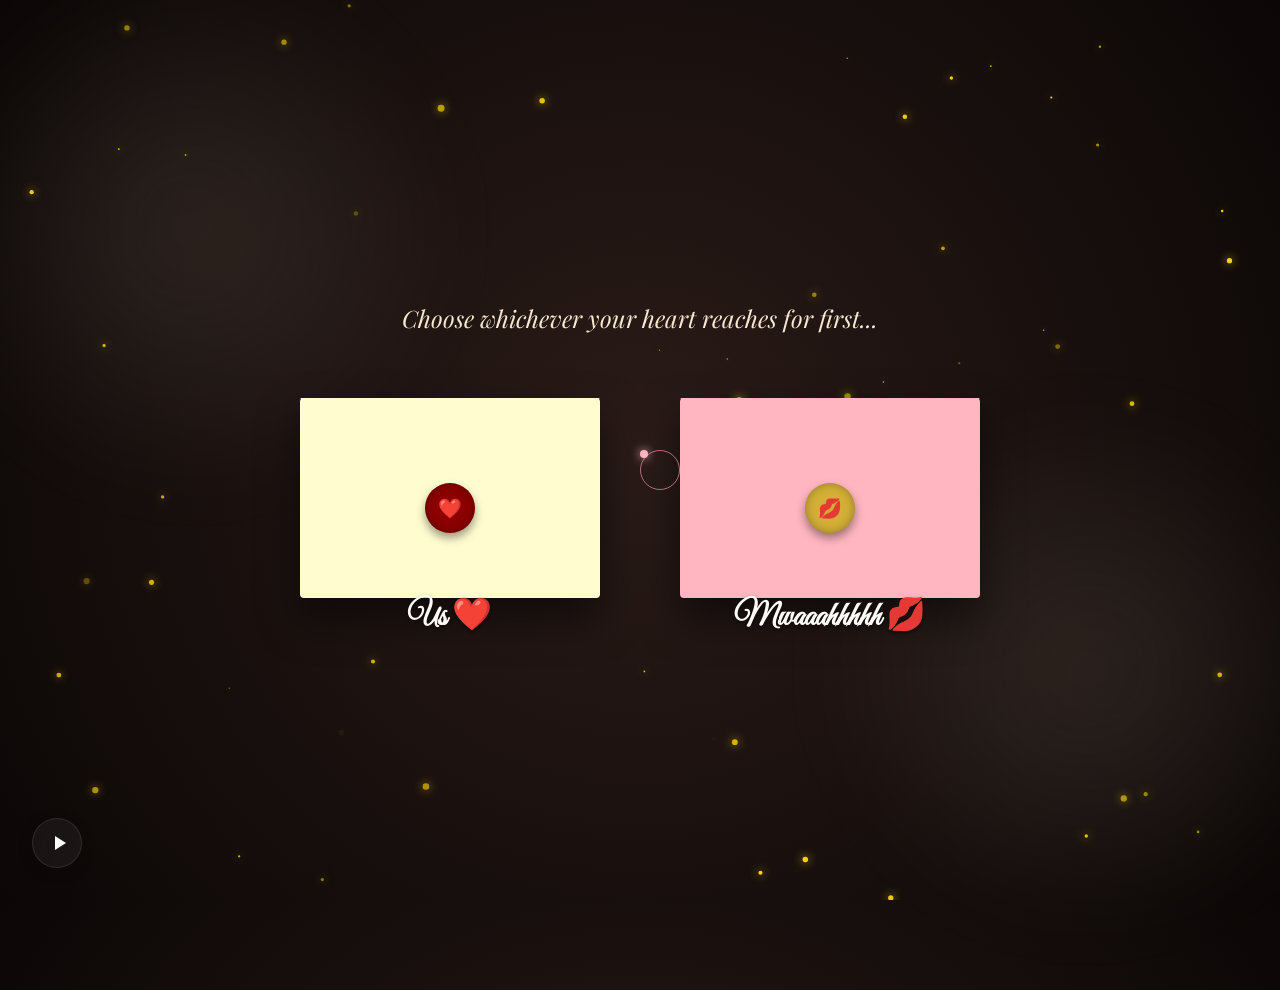
==== page2.html @ f4934e1c "Add files via upload" ====
<!DOCTYPE html>
<html lang="en">
<head>
    <meta charset="UTF-8">
    <meta name="viewport" content="width=device-width, initial-scale=1.0">
    <title>Our Journey ❤️</title>
    <link rel="stylesheet" href="style.css">
    <link href="https://fonts.googleapis.com/css2?family=Great+Vibes&family=Montserrat:wght@300;400;600&family=Playfair+Display:ital,wght@0,400;0,600;1,400&display=swap" rel="stylesheet">
</head>
<body id="page2">
    <div id="transition-overlay" class="active"></div>

    <div class="custom-cursor"></div>
    <div class="custom-cursor-follower"></div>

    <canvas id="particle-canvas"></canvas>
    
    <div class="room-atmosphere">
        <div class="warm-glow left"></div>
        <div class="warm-glow right"></div>
    </div>

    <main class="room-container">
        <p class="instruction-text fade-in-up">Choose whichever your heart reaches for first...</p>
        
        <div class="envelopes-wrapper fade-in-up delay-1">
            <!-- Envelope 1 -->
            <div class="envelope-container interactive" id="env-us">
                <div class="envelope cream">
                    <div class="env-flap"></div>
                    <div class="env-body"></div>
                    <div class="wax-seal heart-seal">❤️</div>
                    <h2 class="env-title">Us ❤️</h2>
                </div>
            </div>

            <!-- Envelope 2 -->
            <div class="envelope-container interactive" id="env-letter">
                <div class="envelope pink">
                    <div class="env-flap"></div>
                    <div class="env-body"></div>
                    <div class="wax-seal gold-seal">💋</div>
                    <h2 class="env-title">Mwaaahhhhh 💋</h2>
                </div>
            </div>
        </div>

        <button id="btn-continue" class="premium-btn continue-btn interactive hidden">
            Continue Our Journey ❤️
            <div class="btn-glow"></div>
        </button>
    </main>

    <!-- Polaroid Modal -->
    <div class="modal glass-modal" id="polaroid-modal">
        <button class="close-modal interactive">✕</button>
        <div class="polaroid-gallery">
            <button class="nav-btn prev-btn interactive">‹</button>
            <div class="polaroid-card">
                <div class="polaroid-image-container">
                    <img id="polaroid-img" src="images/photo1.jpg" alt="Us">
                </div>
                <div class="polaroid-caption" id="polaroid-caption">Loading memories...</div>
            </div>
            <button class="nav-btn next-btn interactive">›</button>
        </div>
        <div class="gallery-progress" id="gallery-progress">1 / 10</div>
        <p class="gallery-end-text" id="gallery-end-text">Every picture reminds me how lucky I feel.</p>
    </div>

    <!-- Letter Modal -->
    <div class="modal glass-modal" id="letter-modal">
        <button class="close-modal interactive">✕</button>
        <div class="letter-paper">
            <div id="typewriter-content"></div>
            <span class="typewriter-cursor">|</span>
            <div class="letter-signature fade-in hidden">With all my love ❤️</div>
        </div>
    </div>

    <!-- Global Music Player -->
    <div class="music-player interactive" id="music-player">
        <audio id="bg-music" loop preload="auto">
            <source src="music/love.mp3" type="audio/mpeg">
        </audio>
        <div class="player-controls">
            <button id="play-pause-btn" class="ctrl-btn">
                <svg id="icon-play" viewBox="0 0 24 24" width="24" height="24" fill="currentColor"><path d="M8 5v14l11-7z"/></svg>
                <svg id="icon-pause" viewBox="0 0 24 24" width="24" height="24" fill="currentColor" style="display:none;"><path d="M6 19h4V5H6v14zm8-14v14h4V5h-4z"/></svg>
            </button>
            <div class="volume-container">
                <input type="range" id="volume-slider" min="0" max="1" step="0.01" value="0.5">
            </div>
        </div>
    </div>

    <script src="script.js"></script>
</body>
</html>
---- style.css ----
/* ==========================================================================
   PREMIUM ROMANTIC VARIABLES & SETUP
   ========================================================================== */
:root {
    --midnight-blue: #0B0C10;
    --deep-purple: #1F1235;
    --blush-pink: #FFB6C1;
    --rose-gold: #B76E79;
    --champagne: #F7E7CE;
    --warm-white: #FDFBF7;
    --cream: #FFFDD0;
    
    --font-heading: 'Playfair Display', serif;
    --font-handwriting: 'Great Vibes', cursive;
    --font-ui: 'Montserrat', sans-serif;
    
    --glass-bg: rgba(255, 255, 255, 0.05);
    --glass-border: rgba(255, 255, 255, 0.1);
    --shadow-premium: 0 20px 40px rgba(0, 0, 0, 0.4);
}

* {
    margin: 0;
    padding: 0;
    box-sizing: border-box;
    cursor: none; /* Custom cursor */
}

body {
    font-family: var(--font-ui);
    background-color: var(--midnight-blue);
    color: var(--warm-white);
    overflow: hidden;
    height: 100vh;
    width: 100vw;
}

/* ==========================================================================
   CUSTOM CURSOR
   ========================================================================== */
.custom-cursor {
    position: fixed;
    width: 8px;
    height: 8px;
    background-color: var(--blush-pink);
    border-radius: 50%;
    pointer-events: none;
    z-index: 10000;
    transform: translate(-50%, -50%);
    transition: width 0.3s, height 0.3s, background-color 0.3s;
    box-shadow: 0 0 10px var(--blush-pink);
}

.custom-cursor-follower {
    position: fixed;
    width: 40px;
    height: 40px;
    border: 1px solid var(--rose-gold);
    border-radius: 50%;
    pointer-events: none;
    z-index: 9999;
    transform: translate(-50%, -50%);
    transition: transform 0.1s ease-out, width 0.3s, height 0.3s, background-color 0.3s;
}

.custom-cursor.hover {
    width: 15px;
    height: 15px;
    background-color: var(--champagne);
    box-shadow: 0 0 20px var(--champagne);
}

.custom-cursor-follower.hover {
    width: 60px;
    height: 60px;
    background-color: rgba(247, 231, 206, 0.1);
    border-color: transparent;
}

/* ==========================================================================
   GLOBAL UTILITIES & ANIMATIONS
   ========================================================================== */
#particle-canvas {
    position: absolute;
    top: 0;
    left: 0;
    width: 100%;
    height: 100%;
    z-index: 1;
    pointer-events: none;
}

#transition-overlay {
    position: fixed;
    inset: 0;
    background: var(--midnight-blue);
    z-index: 99999;
    pointer-events: none;
    opacity: 0;
    transition: opacity 1.5s cubic-bezier(0.4, 0, 0.2, 1);
}

#transition-overlay.active {
    opacity: 1;
    pointer-events: all;
}

#transition-overlay.flash {
    background: var(--warm-white);
    opacity: 1;
    transition: opacity 2s ease-in-out;
}

.fade-in-up {
    opacity: 0;
    transform: translateY(30px);
    animation: fadeInUp 1.5s cubic-bezier(0.16, 1, 0.3, 1) forwards;
}

.delay-1 { animation-delay: 0.8s; }
.delay-2 { animation-delay: 1.6s; }

@keyframes fadeInUp {
    to { opacity: 1; transform: translateY(0); }
}

@keyframes heartbeat {
    0%, 100% { transform: scale(1); }
    15% { transform: scale(1.15); }
    30% { transform: scale(1); }
    45% { transform: scale(1.15); }
}

.heartbeat {
    display: inline-block;
    animation: heartbeat 2s infinite ease-in-out;
}

/* ==========================================================================
   PAGE 1: WELCOME
   ========================================================================== */
#page1 {
    background: radial-gradient(circle at center, var(--deep-purple) 0%, var(--midnight-blue) 100%);
}

.ambient-glow {
    position: absolute;
    top: 50%;
    left: 50%;
    transform: translate(-50%, -50%);
    width: 60vw;
    height: 60vw;
    background: radial-gradient(circle, rgba(183, 110, 121, 0.15) 0%, transparent 70%);
    z-index: 2;
    pointer-events: none;
}

.welcome-container {
    position: relative;
    z-index: 10;
    display: flex;
    flex-direction: column;
    align-items: center;
    justify-content: center;
    height: 100%;
}

.romantic-title {
    font-family: var(--font-heading);
    font-size: clamp(3rem, 6vw, 6rem);
    font-weight: 600;
    text-shadow: 0 4px 20px rgba(0,0,0,0.5);
    margin-bottom: 3rem;
    letter-spacing: 1px;
}

.action-buttons {
    display: flex;
    gap: 2rem;
    align-items: center;
    position: relative;
}

.premium-btn {
    position: relative;
    padding: 1rem 2.5rem;
    font-family: var(--font-ui);
    font-size: 1.2rem;
    font-weight: 600;
    border: none;
    border-radius: 50px;
    background: var(--glass-bg);
    border: 1px solid var(--glass-border);
    color: var(--warm-white);
    backdrop-filter: blur(10px);
    overflow: hidden;
    transition: all 0.4s cubic-bezier(0.16, 1, 0.3, 1);
    box-shadow: 0 8px 32px rgba(0,0,0,0.3);
}

.premium-btn:hover {
    transform: translateY(-3px) scale(1.05);
    background: rgba(255, 255, 255, 0.1);
    box-shadow: 0 15px 40px rgba(255, 182, 193, 0.2);
}

.yes-btn {
    background: linear-gradient(135deg, rgba(183, 110, 121, 0.6), rgba(255, 182, 193, 0.4));
    border-color: var(--rose-gold);
}

.yes-btn .btn-glow {
    position: absolute;
    inset: 0;
    background: radial-gradient(circle at center, rgba(255,255,255,0.4) 0%, transparent 60%);
    opacity: 0;
    transition: opacity 0.4s;
}

.yes-btn:hover .btn-glow { opacity: 1; }

.no-btn-wrapper {
    position: relative;
    width: 120px;
    height: 55px;
}

.no-btn {
    position: absolute;
    width: 100%;
    height: 100%;
    top: 0;
    left: 0;
}

/* ==========================================================================
   PAGE 2: THE ROOM & ENVELOPES
   ========================================================================== */
#page2 {
    background: radial-gradient(circle at center, #2A1B18 0%, #0B0706 100%);
}

.room-atmosphere {
    position: absolute;
    inset: 0;
    z-index: 1;
    pointer-events: none;
}

.warm-glow {
    position: absolute;
    width: 50vw;
    height: 50vw;
    background: radial-gradient(circle, rgba(247, 231, 206, 0.1) 0%, transparent 60%);
    border-radius: 50%;
    filter: blur(40px);
    animation: pulseGlow 8s infinite alternate ease-in-out;
}

.warm-glow.left { top: -10%; left: -10%; }
.warm-glow.right { bottom: -10%; right: -10%; animation-delay: -4s; }

@keyframes pulseGlow {
    0% { transform: scale(1); opacity: 0.5; }
    100% { transform: scale(1.2); opacity: 0.8; }
}

.room-container {
    position: relative;
    z-index: 10;
    display: flex;
    flex-direction: column;
    align-items: center;
    justify-content: center;
    height: 100%;
    padding: 2rem;
}

.instruction-text {
    font-family: var(--font-heading);
    font-style: italic;
    font-size: 1.5rem;
    color: var(--champagne);
    margin-bottom: 4rem;
    opacity: 0.8;
}

.envelopes-wrapper {
    display: flex;
    gap: 5rem;
    perspective: 1500px;
}

@media (max-width: 768px) {
    .envelopes-wrapper {
        flex-direction: column;
        gap: 3rem;
    }
}

.envelope-container {
    width: 300px;
    height: 200px;
    position: relative;
    transition: transform 0.6s cubic-bezier(0.34, 1.56, 0.64, 1);
    transform-style: preserve-3d;
}

.envelope-container:hover {
    transform: translateY(-15px) rotateX(10deg);
}

.envelope {
    width: 100%;
    height: 100%;
    position: relative;
    border-radius: 4px;
    box-shadow: 0 20px 40px rgba(0,0,0,0.5);
    display: flex;
    align-items: center;
    justify-content: center;
}

.envelope.cream { background: var(--cream); }
.envelope.pink { background: var(--blush-pink); }

.env-body {
    position: absolute;
    inset: 0;
    background: inherit;
    border-radius: inherit;
    clip-path: polygon(0 0, 100% 0, 50% 45%);
    filter: brightness(0.9);
    z-index: 2;
}

.env-flap {
    position: absolute;
    top: 0;
    left: 0;
    width: 100%;
    height: 100%;
    background: inherit;
    clip-path: polygon(0 0, 50% 60%, 100% 0);
    transform-origin: top;
    transition: transform 0.8s cubic-bezier(0.4, 0, 0.2, 1);
    z-index: 4;
    filter: drop-shadow(0 5px 5px rgba(0,0,0,0.2));
}

.envelope.open .env-flap {
    transform: rotateX(180deg);
    z-index: 1;
}

.wax-seal {
    position: absolute;
    top: 55%;
    left: 50%;
    transform: translate(-50%, -50%);
    width: 50px;
    height: 50px;
    border-radius: 50%;
    display: flex;
    align-items: center;
    justify-content: center;
    z-index: 5;
    font-size: 1.2rem;
    box-shadow: inset 0 0 10px rgba(0,0,0,0.3), 0 5px 10px rgba(0,0,0,0.4);
    transition: all 0.6s ease;
}

.heart-seal { background: #8B0000; color: white; }
.gold-seal { background: #D4AF37; color: white; }

.envelope.open .wax-seal {
    opacity: 0;
    transform: translate(-50%, -50%) scale(1.5);
}

.env-title {
    position: absolute;
    bottom: -40px;
    font-family: var(--font-handwriting);
    font-size: 2rem;
    color: var(--warm-white);
    text-shadow: 0 2px 4px rgba(0,0,0,0.5);
}

.continue-btn {
    margin-top: 4rem;
    background: linear-gradient(135deg, var(--rose-gold), var(--blush-pink));
    opacity: 0;
    transform: translateY(20px);
    transition: all 0.8s ease;
}

.continue-btn.visible {
    opacity: 1;
    transform: translateY(0);
}

/* ==========================================================================
   MODALS (POLAROID & LETTER)
   ========================================================================== */
.modal {
    position: fixed;
    inset: 0;
    z-index: 1000;
    display: flex;
    flex-direction: column;
    align-items: center;
    justify-content: center;
    opacity: 0;
    pointer-events: none;
    transition: opacity 0.6s ease;
}

.modal.active {
    opacity: 1;
    pointer-events: all;
}

.glass-modal {
    background: rgba(11, 12, 16, 0.85);
    backdrop-filter: blur(15px);
}

.close-modal {
    position: absolute;
    top: 2rem;
    right: 2rem;
    background: none;
    border: none;
    color: var(--warm-white);
    font-size: 2rem;
    opacity: 0.7;
    transition: opacity 0.3s, transform 0.3s;
}

.close-modal:hover {
    opacity: 1;
    transform: scale(1.1) rotate(90deg);
}

/* Polaroid Specifics */
.polaroid-gallery {
    display: flex;
    align-items: center;
    gap: 2rem;
    perspective: 1000px;
}

.polaroid-card {
    background: white;
    padding: 1rem 1rem 3rem 1rem;
    border-radius: 2px;
    box-shadow: var(--shadow-premium);
    transform: rotate(-2deg);
    transition: transform 0.5s cubic-bezier(0.175, 0.885, 0.32, 1.275), opacity 0.5s;
}

.polaroid-image-container {
    width: 300px;
    height: 350px;
    background: #111;
    overflow: hidden;
}

.polaroid-image-container img {
    width: 100%;
    height: 100%;
    object-fit: cover;
    transition: filter 0.3s;
}

.polaroid-caption {
    font-family: var(--font-handwriting);
    color: #333;
    text-align: center;
    font-size: 1.8rem;
    margin-top: 1.5rem;
}

.nav-btn {
    background: var(--glass-bg);
    border: 1px solid var(--glass-border);
    color: white;
    width: 50px;
    height: 50px;
    border-radius: 50%;
    font-size: 1.5rem;
    backdrop-filter: blur(5px);
    transition: all 0.3s;
}

.nav-btn:hover {
    background: rgba(255,255,255,0.2);
    transform: scale(1.1);
}

.gallery-progress {
    margin-top: 2rem;
    font-family: var(--font-ui);
    letter-spacing: 2px;
    color: var(--champagne);
}

.gallery-end-text {
    margin-top: 1rem;
    font-family: var(--font-heading);
    font-style: italic;
    font-size: 1.2rem;
    opacity: 0;
    transition: opacity 1s;
}

/* Letter Specifics */
.letter-paper {
    width: 90%;
    max-width: 600px;
    height: 70vh;
    background: #fdfbf7;
    background-image: repeating-linear-gradient(transparent, transparent 30px, rgba(0,0,0,0.04) 30px, rgba(0,0,0,0.04) 31px);
    border-radius: 4px;
    padding: 40px;
    box-shadow: var(--shadow-premium);
    color: #333;
    font-family: var(--font-handwriting);
    font-size: 1.8rem;
    line-height: 1.8;
    overflow-y: auto;
    transform: translateY(50px) rotateX(10deg);
    transition: transform 0.8s cubic-bezier(0.175, 0.885, 0.32, 1.275);
}

.modal.active .letter-paper {
    transform: translateY(0) rotateX(0);
}

.typewriter-cursor {
    animation: blink 1s infinite;
}

@keyframes blink { 50% { opacity: 0; } }

.letter-signature {
    margin-top: 2rem;
    text-align: right;
    font-size: 2rem;
    color: var(--rose-gold);
}

.hidden { display: none !important; }

/* ==========================================================================
   PAGE 3: THE FINALE
   ========================================================================== */
#page3 {
    background: radial-gradient(circle at bottom, var(--deep-purple) 0%, var(--midnight-blue) 100%);
}

.finale-container {
    position: relative;
    z-index: 10;
    display: flex;
    flex-direction: column;
    align-items: center;
    justify-content: center;
    height: 100%;
}

.finale-title {
    font-family: var(--font-heading);
    font-size: clamp(3rem, 8vw, 7rem);
    text-align: center;
    color: var(--warm-white);
}

.glowing-text {
    text-shadow: 0 0 20px rgba(255, 182, 193, 0.5), 0 0 40px rgba(255, 182, 193, 0.3);
}

.restart-btn {
    position: absolute;
    bottom: 40px;
    background: none;
    border: none;
    opacity: 0.5;
    transition: all 0.4s;
    filter: drop-shadow(0 0 10px rgba(255,255,255,0.5));
}

.restart-btn:hover {
    opacity: 1;
    transform: scale(1.2);
    filter: drop-shadow(0 0 20px var(--blush-pink));
}

/* ==========================================================================
   MUSIC PLAYER UI
   ========================================================================== */
.music-player {
    position: fixed;
    bottom: 2rem;
    left: 2rem;
    z-index: 9000;
    background: var(--glass-bg);
    border: 1px solid var(--glass-border);
    border-radius: 50px;
    padding: 0.5rem;
    backdrop-filter: blur(10px);
    box-shadow: 0 4px 15px rgba(0,0,0,0.2);
    display: flex;
    align-items: center;
    transition: all 0.4s ease;
    width: 50px;
    height: 50px;
    overflow: hidden;
}

.music-player:hover {
    width: 200px;
    background: rgba(255, 255, 255, 0.1);
}

.player-controls {
    display: flex;
    align-items: center;
    width: 100%;
}

.ctrl-btn {
    background: none;
    border: none;
    color: var(--warm-white);
    display: flex;
    align-items: center;
    justify-content: center;
    width: 35px;
    height: 35px;
    border-radius: 50%;
    flex-shrink: 0;
    transition: transform 0.2s;
}

.ctrl-btn:hover { transform: scale(1.1); color: var(--blush-pink); }

.volume-container {
    margin-left: 10px;
    opacity: 0;
    transition: opacity 0.3s;
    width: 120px;
}

.music-player:hover .volume-container { opacity: 1; }

input[type=range] {
    -webkit-appearance: none;
    width: 100%;
    background: transparent;
}

input[type=range]::-webkit-slider-runnable-track {
    width: 100%;
    height: 4px;
    background: rgba(255,255,255,0.2);
    border-radius: 2px;
}

input[type=range]::-webkit-slider-thumb {
    -webkit-appearance: none;
    height: 12px;
    width: 12px;
    border-radius: 50%;
    background: var(--warm-white);
    margin-top: -4px;
    box-shadow: 0 0 5px rgba(0,0,0,0.5);
}
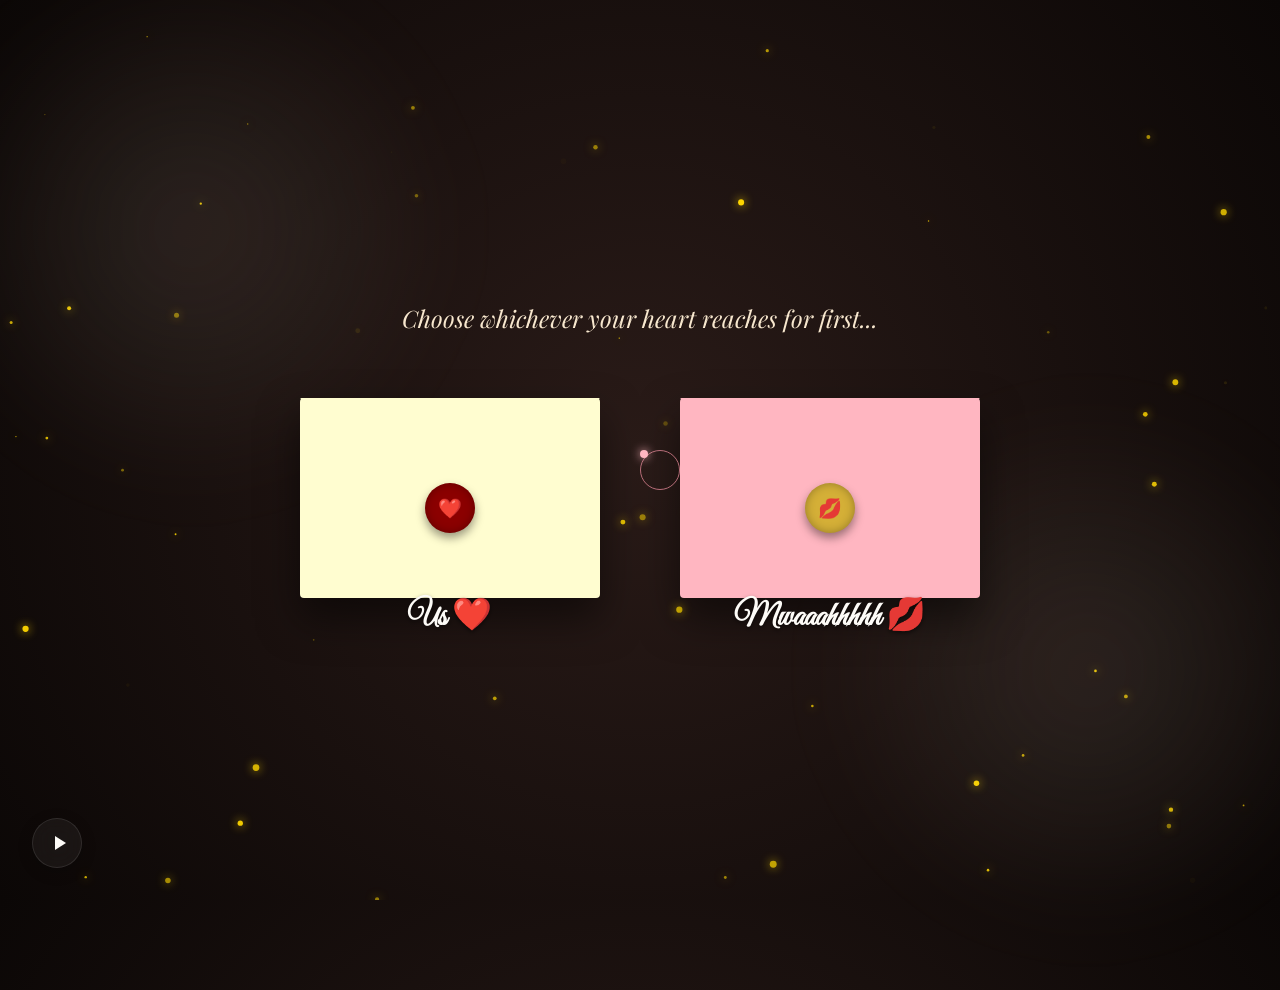
==== commit 3361b16a: "Update page2.html" ====
--- a/page2.html
+++ b/page2.html
@@ -58,7 +58,7 @@
             <button class="nav-btn prev-btn interactive">‹</button>
             <div class="polaroid-card">
                 <div class="polaroid-image-container">
-                    <img id="polaroid-img" src="images/photo1.jpg" alt="Us">
+                    <img id="polaroid-img" src="photo1.jpg" alt="Us">
                 </div>
                 <div class="polaroid-caption" id="polaroid-caption">Loading memories...</div>
             </div>
@@ -96,4 +96,4 @@
 
     <script src="script.js"></script>
 </body>
-</html>+</html>
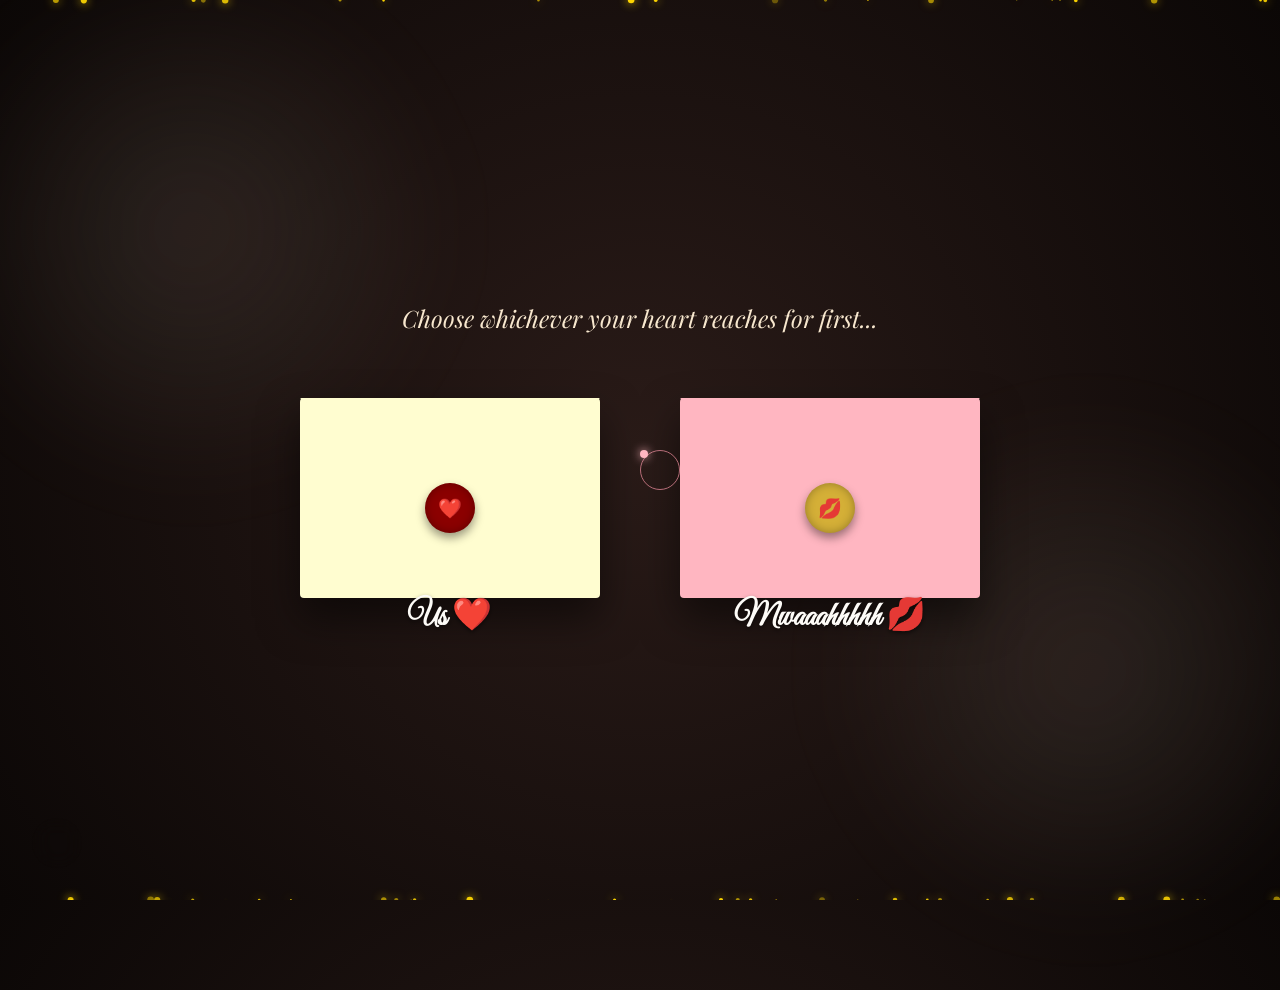
==== commit 27369d8b: "Update page2.html" ====
--- a/page2.html
+++ b/page2.html
@@ -58,7 +58,7 @@
             <button class="nav-btn prev-btn interactive">‹</button>
             <div class="polaroid-card">
                 <div class="polaroid-image-container">
-                    <img id="polaroid-img" src="photo1.jpg" alt="Us">
+                    <img id="polaroid-img" src="photo1.JPG" alt="Us">
                 </div>
                 <div class="polaroid-caption" id="polaroid-caption">Loading memories...</div>
             </div>
